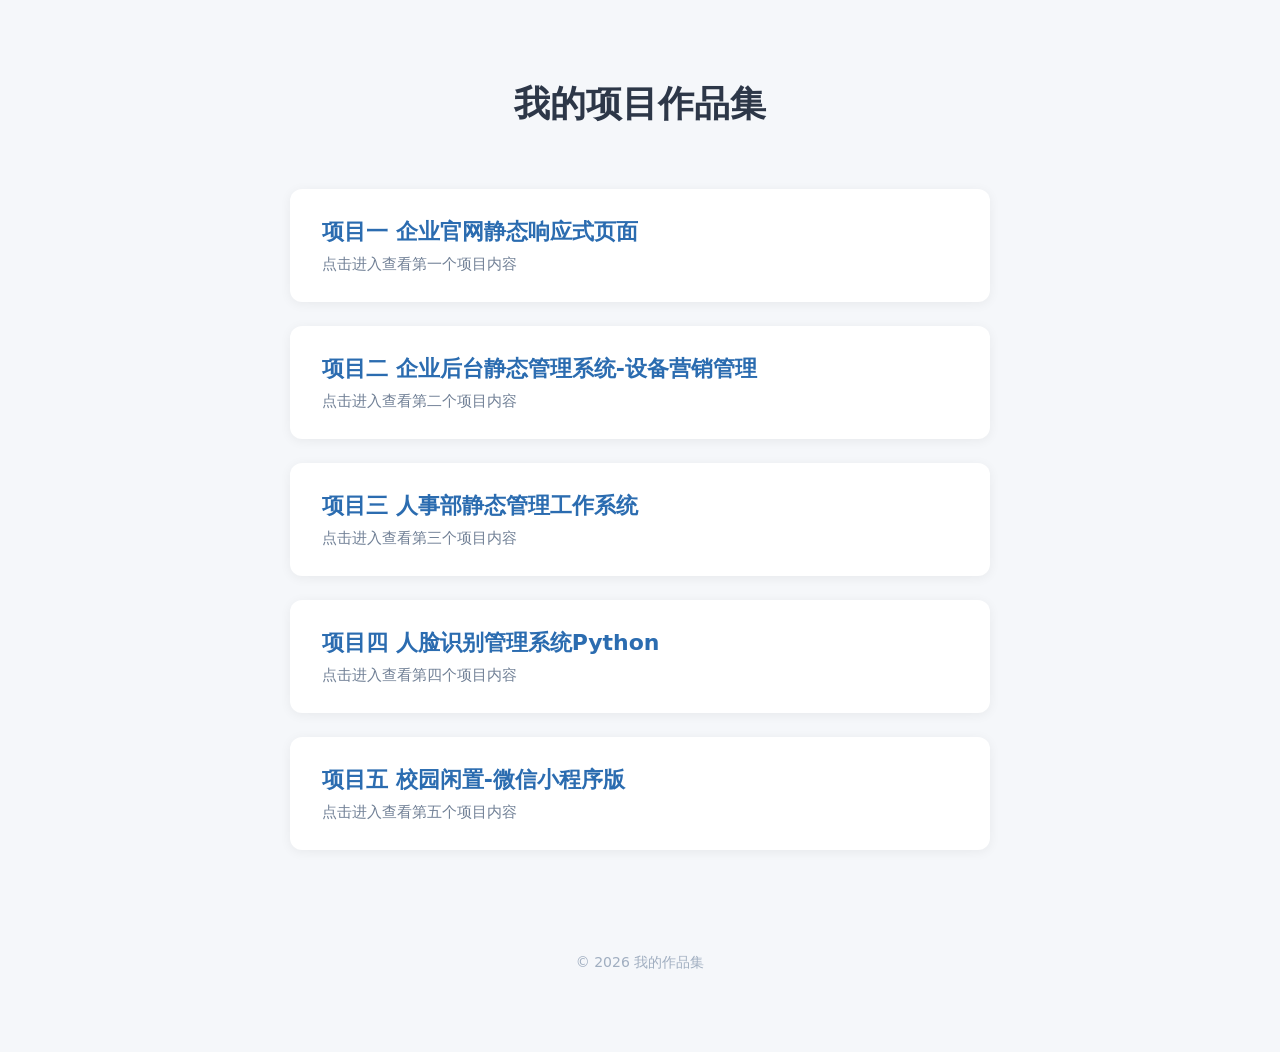
==== index.html @ 648795a9 "Add files via upload" ====
<!DOCTYPE html>
<html lang="zh-CN">
<head>
    <meta charset="UTF-8">
    <meta name="viewport" content="width=device-width, initial-scale=1.0">
    <title>我的作品集</title>
    <style>
        * {
            margin: 0;
            padding: 0;
            box-sizing: border-box;
            font-family: system-ui, -apple-system, sans-serif;
        }

        body {
            background-color: #f5f7fa;
            min-height: 100vh;
            display: flex;
            flex-direction: column;
            align-items: center;
            padding: 80px 20px;
        }

        .container {
            width: 100%;
            max-width: 700px;
        }

        h1 {
            text-align: center;
            color: #2d3748;
            font-size: 36px;
            margin-bottom: 60px;
            font-weight: 600;
        }

        .project-card {
            background-color: white;
            border-radius: 12px;
            padding: 28px 32px;
            margin-bottom: 24px;
            box-shadow: 0 2px 12px rgba(0,0,0,0.06);
            transition: all 0.3s ease;
            text-decoration: none;
            display: block;
        }

        .project-card:hover {
            transform: translateY(-3px);
            box-shadow: 0 6px 20px rgba(0,0,0,0.1);
        }

        .project-card h2 {
            color: #2b6cb0;
            font-size: 22px;
            margin-bottom: 8px;
            font-weight: 600;
        }

        .project-card p {
            color: #718096;
            font-size: 15px;
        }

        footer {
            margin-top: 80px;
            color: #a0aec0;
            font-size: 14px;
            text-align: center;
        }
    </style>
</head>
<body>
    <div class="container">
        <h1>我的项目作品集</h1>
        
        <a href="./work1/index.html" class="project-card">
            <h2>项目一 企业官网静态响应式页面</h2>
            <p>点击进入查看第一个项目内容</p>
        </a>

        <a href="./work2/admin.html" class="project-card">
            <h2>项目二 企业后台静态管理系统-设备营销管理</h2>
            <p>点击进入查看第二个项目内容</p>
        </a>

        <a href="./work3/employee-manage.html" class="project-card">
            <h2>项目三 人事部静态管理工作系统</h2>
            <p>点击进入查看第三个项目内容</p>
        </a>

        <a href="./face-recognition-system/README.md" class="project-card">
            <h2>项目四 人脸识别管理系统Python</h2>
            <p>点击进入查看第四个项目内容</p>
        </a>

        <a href="./wechat-miniprogram/README.md" class="project-card">
            <h2>项目五 校园闲置-微信小程序版</h2>
            <p>点击进入查看第五个项目内容</p>
        </a>
    </div>

    <footer>
        © 2026 我的作品集
    </footer>
</body>
</html>
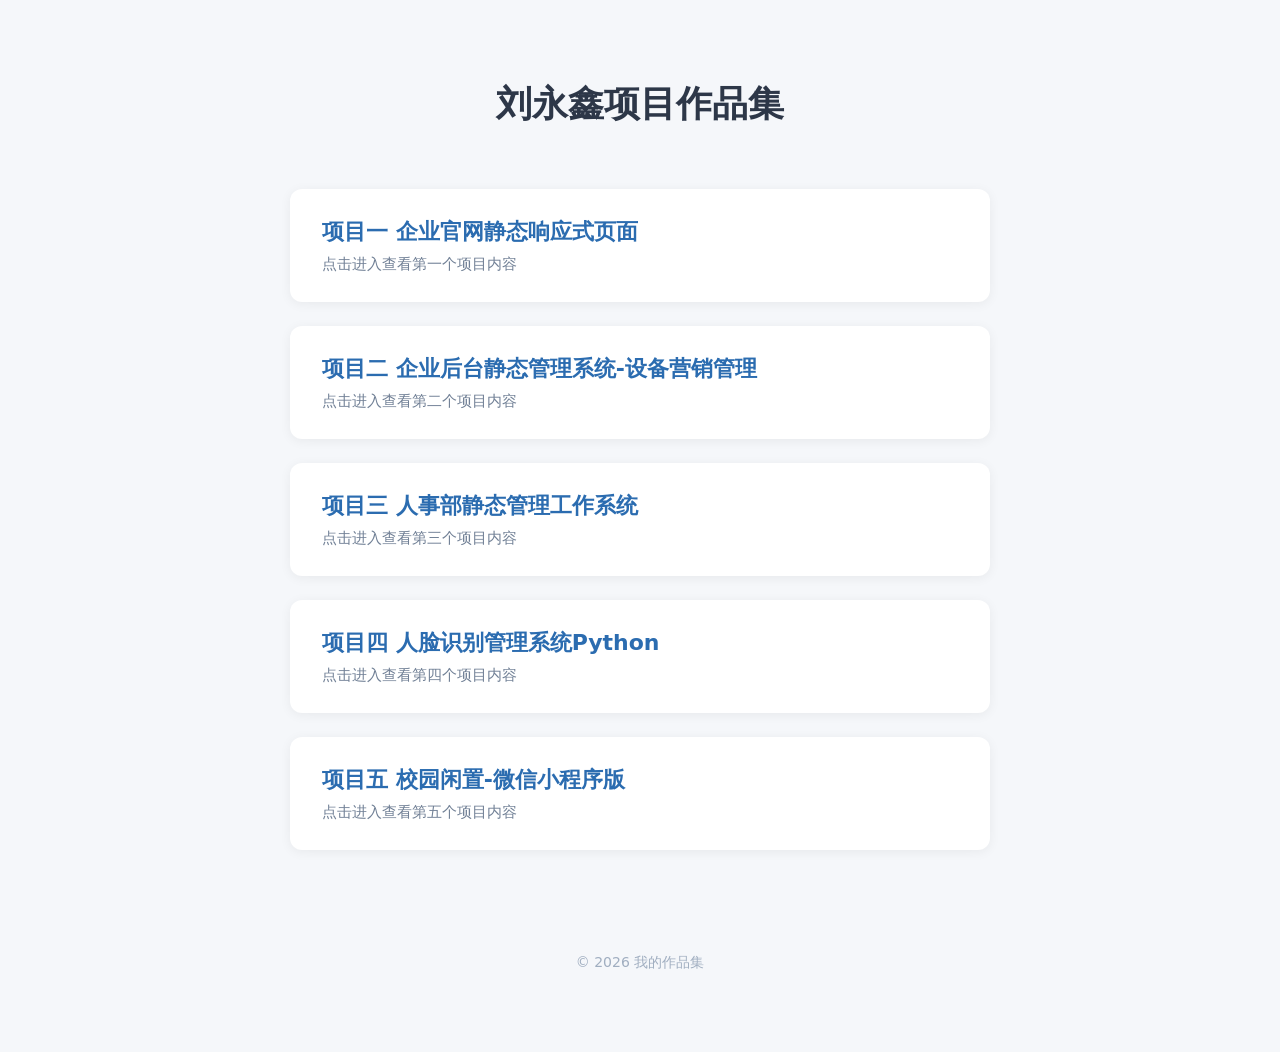
==== commit 0b39edf2: "Add files via upload" ====
--- a/index.html
+++ b/index.html
@@ -72,7 +72,7 @@
 </head>
 <body>
     <div class="container">
-        <h1>我的项目作品集</h1>
+        <h1>刘永鑫项目作品集</h1>
         
         <a href="./work1/index.html" class="project-card">
             <h2>项目一 企业官网静态响应式页面</h2>
@@ -89,12 +89,12 @@
             <p>点击进入查看第三个项目内容</p>
         </a>
 
-        <a href="./face-recognition-system/README.md" class="project-card">
+        <a href="./face-recognition-system/index.html" class="project-card">
             <h2>项目四 人脸识别管理系统Python</h2>
             <p>点击进入查看第四个项目内容</p>
         </a>
 
-        <a href="./wechat-miniprogram/README.md" class="project-card">
+        <a href="./wechat-miniprogram/index.html" class="project-card">
             <h2>项目五 校园闲置-微信小程序版</h2>
             <p>点击进入查看第五个项目内容</p>
         </a>
